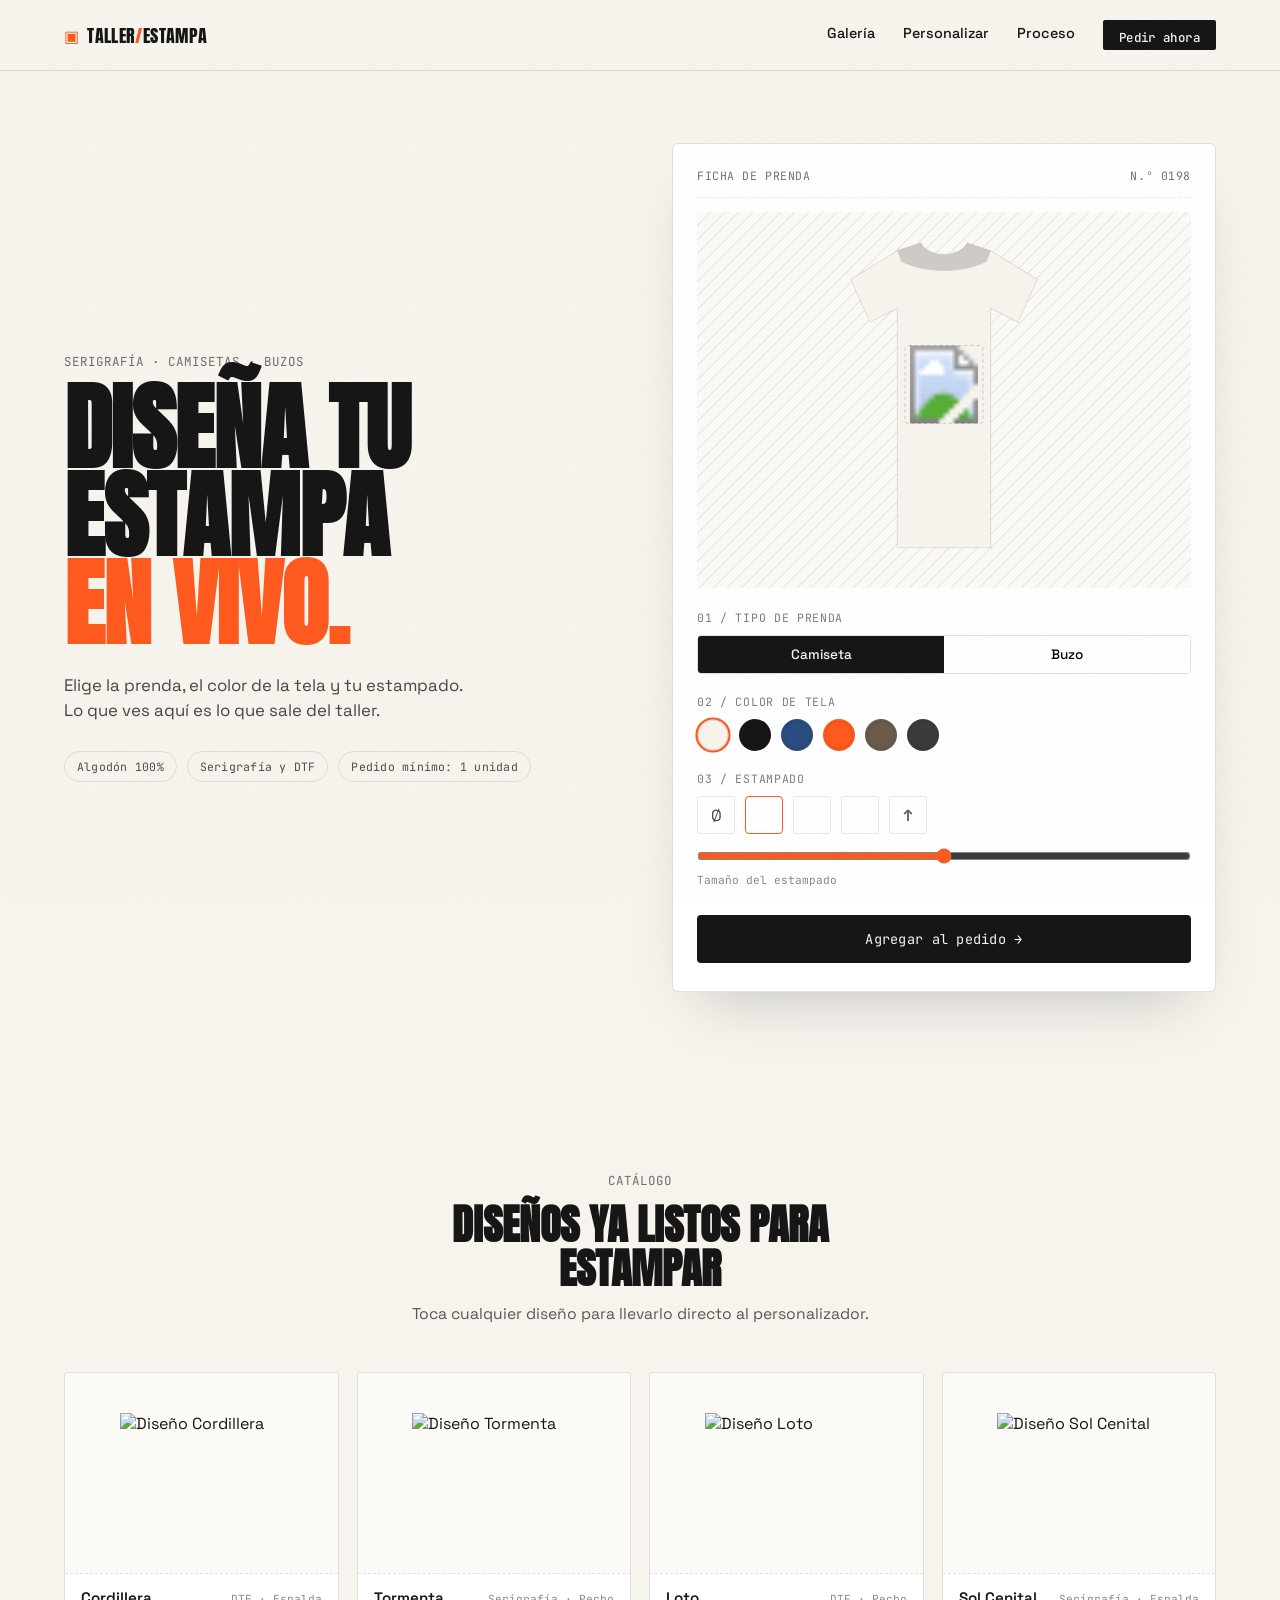
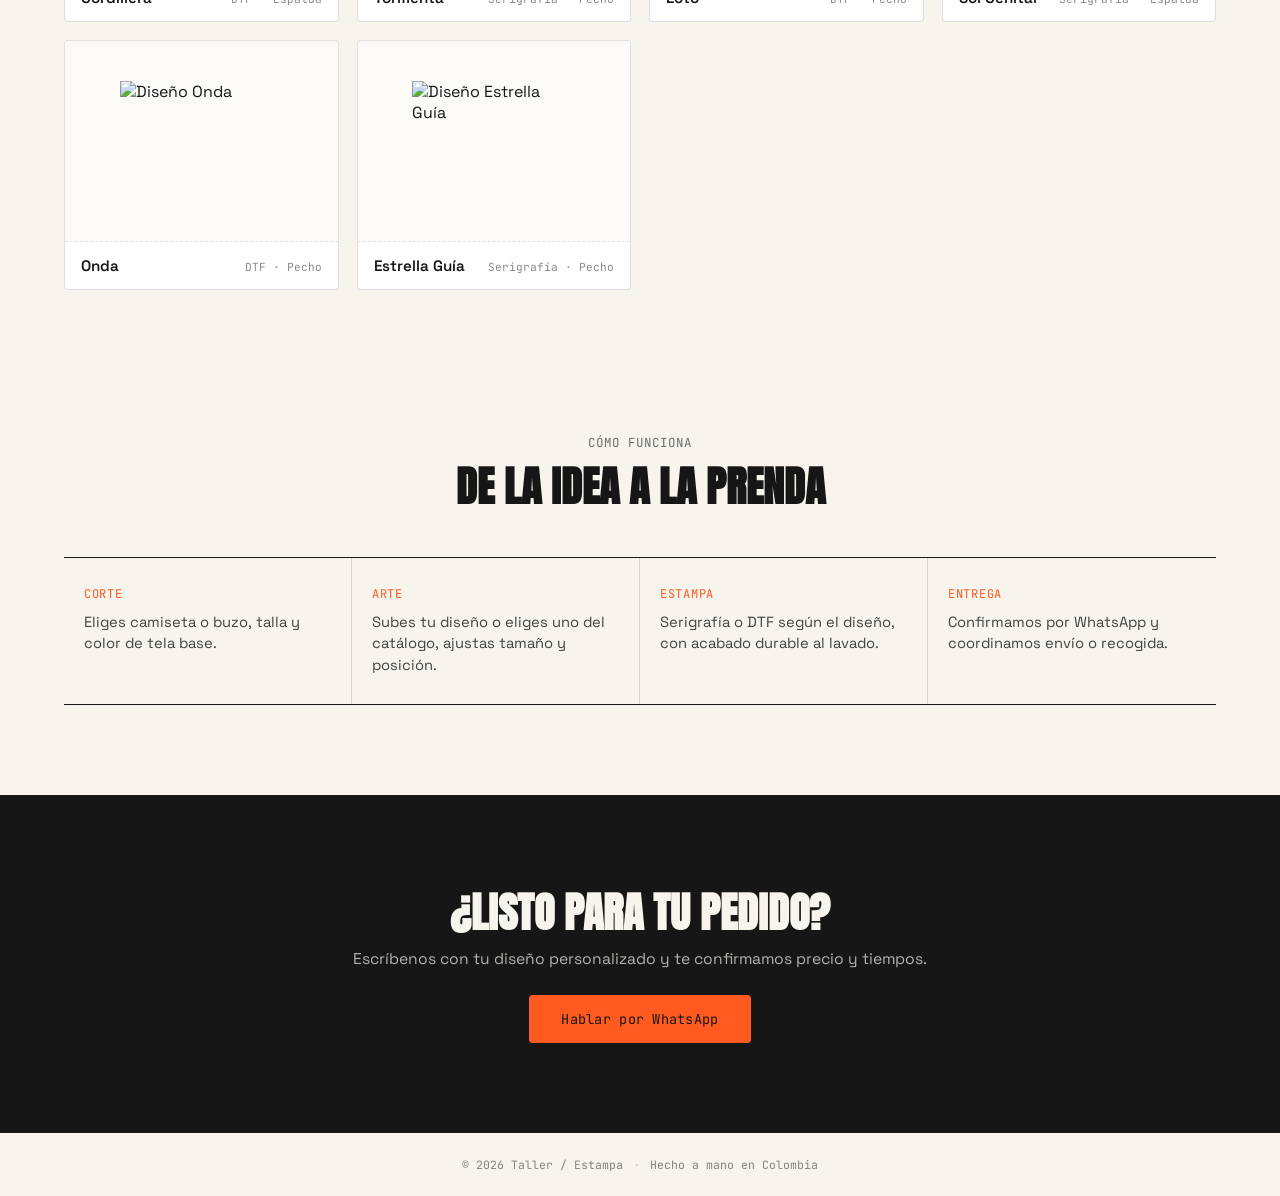
==== index.html @ 49eb9fa4 "Add files via upload" ====
<!DOCTYPE html>
<html lang="es">
<head>
<meta charset="UTF-8">
<meta name="viewport" content="width=device-width, initial-scale=1.0">
<title>Taller de Estampado — Camisetas y Buzos a tu medida</title>
<link rel="preconnect" href="https://fonts.googleapis.com">
<link href="https://fonts.googleapis.com/css2?family=Anton&family=Space+Grotesk:wght@400;500;700&family=JetBrains+Mono:wght@400;600&display=swap" rel="stylesheet">
<link rel="stylesheet" href="styles.css">
</head>
<body>

<div class="grain"></div>

<header class="topbar">
  <a href="#top" class="brand">
    <span class="brand-mark">▣</span>
    <span class="brand-text">TALLER<span class="brand-accent">/</span>ESTAMPA</span>
  </a>
  <nav class="nav">
    <a href="#galeria">Galería</a>
    <a href="#personalizar">Personalizar</a>
    <a href="#proceso">Proceso</a>
    <a href="#contacto" class="nav-cta">Pedir ahora</a>
  </nav>
</header>

<main id="top">

  <!-- HERO / PERSONALIZADOR -->
  <section class="hero" id="personalizar">
    <div class="hero-text">
      <p class="eyebrow">Serigrafía · Camisetas · Buzos</p>
      <h1 class="hero-title">Diseña tu<br>estampa<br><span class="hero-title-accent">en vivo.</span></h1>
      <p class="hero-sub">Elige la prenda, el color de la tela y tu estampado. Lo que ves aquí es lo que sale del taller.</p>
      <div class="hero-tags">
        <span class="tag-pill">Algodón 100%</span>
        <span class="tag-pill">Serigrafía y DTF</span>
        <span class="tag-pill">Pedido mínimo: 1 unidad</span>
      </div>
    </div>

    <div class="swatch-card" id="customizer">
      <div class="swatch-tag">
        <span class="swatch-tag-label">FICHA DE PRENDA</span>
        <span class="swatch-tag-id">N.° <span id="orderId">0427</span></span>
      </div>

      <div class="mockup-stage">
        <svg id="garmentSvg" viewBox="0 0 360 420" class="garment-svg">
          <!-- Camiseta -->
          <g id="garment-tshirt" class="garment-shape">
            <path class="garment-fill" d="M120 18 L150 8 C160 28 200 28 210 8 L240 18 L300 55 L275 110 L240 92 L240 400 L120 400 L120 92 L85 110 L60 55 Z"/>
            <path class="garment-shade" d="M120 18 L150 8 C160 28 200 28 210 8 L240 18 L235 32 C205 48 155 48 125 32 Z" opacity="0.18"/>
          </g>
          <!-- Buzo -->
          <g id="garment-hoodie" class="garment-shape" style="display:none">
            <path class="garment-fill" d="M115 25 C108 8 95 4 78 12 L40 35 L20 80 L55 100 L70 78 L70 400 L290 400 L290 78 L305 100 L340 80 L320 35 L282 12 C265 4 252 8 245 25 C225 42 135 42 115 25 Z"/>
            <path class="garment-shade" d="M115 25 C135 42 225 42 245 25 L240 45 C215 58 145 58 120 45 Z" opacity="0.18"/>
            <ellipse class="garment-shade" cx="180" cy="38" rx="34" ry="10" opacity="0.12"/>
          </g>
          <!-- Zona de estampado -->
          <image id="printImage" x="130" y="140" width="100" height="100" preserveAspectRatio="xMidYMid meet" opacity="0"/>
          <rect id="printZoneOutline" x="130" y="140" width="100" height="100" fill="none" stroke="#16161644" stroke-dasharray="4 4" rx="4"/>
        </svg>
      </div>

      <div class="controls">

        <div class="control-block">
          <label class="control-label">01 / Tipo de prenda</label>
          <div class="seg-control" id="garmentControl">
            <button class="seg-btn active" data-garment="tshirt">Camiseta</button>
            <button class="seg-btn" data-garment="hoodie">Buzo</button>
          </div>
        </div>

        <div class="control-block">
          <label class="control-label">02 / Color de tela</label>
          <div class="color-row" id="colorControl">
            <button class="color-dot active" style="--c:#F7F4EE" data-color="#F7F4EE" title="Crudo"></button>
            <button class="color-dot" style="--c:#161616" data-color="#161616" title="Negro"></button>
            <button class="color-dot" style="--c:#2B4C7E" data-color="#2B4C7E" title="Azul hilo"></button>
            <button class="color-dot" style="--c:#FF5A1F" data-color="#FF5A1F" title="Naranja"></button>
            <button class="color-dot" style="--c:#6B5B4D" data-color="#6B5B4D" title="Café"></button>
            <button class="color-dot" style="--c:#3B3B3B" data-color="#3B3B3B" title="Gris carbón"></button>
          </div>
        </div>

        <div class="control-block">
          <label class="control-label">03 / Estampado</label>
          <div class="print-row" id="printControl">
            <button class="print-thumb" data-print="" title="Sin estampado">
              <span>Ø</span>
            </button>
            <button class="print-thumb active" data-print="https://api.iconify.design/ph/mountains-fill.svg?color=%23161616" title="Montañas"></button>
            <button class="print-thumb" data-print="https://api.iconify.design/ph/lightning-fill.svg?color=%23161616" title="Rayo"></button>
            <button class="print-thumb" data-print="https://api.iconify.design/ph/flower-lotus-fill.svg?color=%23161616" title="Flor"></button>
            <label class="print-thumb print-upload" title="Subir tu diseño">
              <input type="file" id="printUpload" accept="image/*" hidden>
              <span>↑</span>
            </label>
          </div>
          <input type="range" id="printSize" min="40" max="160" value="100" class="size-slider">
          <span class="control-hint">Tamaño del estampado</span>
        </div>

        <button class="cta-button" id="addToOrder">Agregar al pedido →</button>
      </div>
    </div>
  </section>

  <!-- GALERIA -->
  <section class="gallery" id="galeria">
    <div class="section-head">
      <p class="eyebrow">Catálogo</p>
      <h2 class="section-title">Diseños ya listos para estampar</h2>
      <p class="section-sub">Toca cualquier diseño para llevarlo directo al personalizador.</p>
    </div>
    <div class="gallery-grid" id="galleryGrid">
      <!-- Las cards se generan con JS -->
    </div>
  </section>

  <!-- PROCESO -->
  <section class="process" id="proceso">
    <div class="section-head">
      <p class="eyebrow">Cómo funciona</p>
      <h2 class="section-title">De la idea a la prenda</h2>
    </div>
    <div class="process-strip">
      <div class="process-step">
        <span class="process-label">CORTE</span>
        <p>Eliges camiseta o buzo, talla y color de tela base.</p>
      </div>
      <div class="process-step">
        <span class="process-label">ARTE</span>
        <p>Subes tu diseño o eliges uno del catálogo, ajustas tamaño y posición.</p>
      </div>
      <div class="process-step">
        <span class="process-label">ESTAMPA</span>
        <p>Serigrafía o DTF según el diseño, con acabado durable al lavado.</p>
      </div>
      <div class="process-step">
        <span class="process-label">ENTREGA</span>
        <p>Confirmamos por WhatsApp y coordinamos envío o recogida.</p>
      </div>
    </div>
  </section>

  <!-- CONTACTO -->
  <section class="contact" id="contacto">
    <div class="contact-inner">
      <h2 class="section-title">¿Listo para tu pedido?</h2>
      <p class="section-sub">Escríbenos con tu diseño personalizado y te confirmamos precio y tiempos.</p>
      <a href="https://wa.me/573000000000" class="cta-button cta-button-light" target="_blank" rel="noopener">Hablar por WhatsApp</a>
    </div>
  </section>

</main>

<footer class="footer">
  <span>© <span id="year"></span> Taller / Estampa</span>
  <span class="footer-dot">·</span>
  <span>Hecho a mano en Colombia</span>
</footer>

<script src="script.js"></script>
</body>
</html>
---- styles.css ----
:root{
  --ink:#161616;
  --chalk:#F7F4EE;
  --orange:#FF5A1F;
  --thread-blue:#2B4C7E;
  --grey:#C9C5BD;
  --line:#16161622;
  --radius:2px;
}

*{margin:0;padding:0;box-sizing:border-box;}

html{scroll-behavior:smooth;}

body{
  background:var(--chalk);
  color:var(--ink);
  font-family:'Space Grotesk', sans-serif;
  -webkit-font-smoothing:antialiased;
  overflow-x:hidden;
}

@media (prefers-reduced-motion: reduce){
  html{scroll-behavior:auto;}
  *{animation-duration:0.001ms !important; transition-duration:0.001ms !important;}
}

.grain{
  position:fixed; inset:0; pointer-events:none; z-index:999;
  opacity:0.035; mix-blend-mode:multiply;
  background-image:url("data:image/svg+xml,%3Csvg xmlns='http://www.w3.org/2000/svg' width='160' height='160'%3E%3Cfilter id='n'%3E%3CfeTurbulence type='fractalNoise' baseFrequency='0.9' numOctaves='2' stitchTiles='stitch'/%3E%3C/filter%3E%3Crect width='100%25' height='100%25' filter='url(%23n)'/%3E%3C/svg%3E");
}

a{color:inherit; text-decoration:none;}
button{font-family:inherit; cursor:pointer; border:none; background:none;}

/* ===== TOPBAR ===== */
.topbar{
  position:sticky; top:0; z-index:50;
  display:flex; align-items:center; justify-content:space-between;
  padding:20px 5vw;
  background:var(--chalk);
  border-bottom:1px solid var(--line);
}
.brand{display:flex; align-items:center; gap:8px; font-family:'Anton', sans-serif; font-size:1.1rem; letter-spacing:0.02em;}
.brand-mark{font-size:1rem; color:var(--orange);}
.brand-accent{color:var(--orange);}
.nav{display:flex; align-items:center; gap:28px; font-size:0.9rem; font-weight:500;}
.nav a{position:relative; padding-bottom:4px;}
.nav a:not(.nav-cta)::after{
  content:''; position:absolute; left:0; bottom:0; width:0; height:1px; background:var(--ink);
  transition:width 0.25s ease;
}
.nav a:not(.nav-cta):hover::after{width:100%;}
.nav-cta{
  background:var(--ink); color:var(--chalk);
  padding:9px 16px; border-radius:var(--radius);
  font-family:'JetBrains Mono', monospace; font-size:0.78rem; letter-spacing:0.03em;
  transition:background 0.2s ease;
}
.nav-cta:hover{background:var(--orange);}

/* ===== HERO ===== */
.hero{
  display:grid; grid-template-columns:1fr 1fr; gap:5vw;
  align-items:center;
  padding:8vh 5vw 10vh;
  max-width:1400px; margin:0 auto;
}
.eyebrow{
  font-family:'JetBrains Mono', monospace; font-size:0.78rem; letter-spacing:0.08em; text-transform:uppercase;
  color:var(--ink); opacity:0.6; margin-bottom:14px;
}
.hero-title{
  font-family:'Anton', sans-serif;
  font-size:clamp(3.2rem, 8vw, 6rem);
  line-height:0.92;
  letter-spacing:-0.01em;
  text-transform:uppercase;
}
.hero-title-accent{color:var(--orange);}
.hero-sub{
  margin-top:24px; font-size:1.05rem; line-height:1.5; max-width:420px; opacity:0.78;
}
.hero-tags{display:flex; flex-wrap:wrap; gap:10px; margin-top:28px;}
.tag-pill{
  font-family:'JetBrains Mono', monospace; font-size:0.72rem; letter-spacing:0.02em;
  border:1px solid var(--line); padding:7px 12px; border-radius:20px; opacity:0.75;
}

/* ===== SWATCH CARD (personalizador) ===== */
.swatch-card{
  background:#fff;
  border:1px solid var(--line);
  border-radius:6px;
  padding:24px 24px 28px;
  position:relative;
  box-shadow:0 30px 60px -30px rgba(22,22,22,0.25);
}
.swatch-tag{
  display:flex; justify-content:space-between; align-items:center;
  border-bottom:1px dashed var(--line);
  padding-bottom:14px; margin-bottom:14px;
  font-family:'JetBrains Mono', monospace; font-size:0.72rem; letter-spacing:0.05em;
  opacity:0.6;
}
.mockup-stage{
  display:flex; justify-content:center; align-items:center;
  background:
    linear-gradient(135deg, transparent 49%, var(--line) 49%, var(--line) 51%, transparent 51%) 0 0/14px 14px;
  background-color:#FBFAF7;
  border-radius:4px;
  padding:18px 0;
  margin-bottom:22px;
}
.garment-svg{ width:100%; max-width:280px; height:340px; transition:transform 0.4s ease;}
.garment-fill{ fill:#F7F4EE; transition:fill 0.35s ease; stroke:#16161618; stroke-width:1.5;}
.garment-shade{ fill:#161616; pointer-events:none;}

.control-block{ margin-bottom:20px;}
.control-label{
  display:block; font-family:'JetBrains Mono', monospace; font-size:0.72rem;
  letter-spacing:0.06em; text-transform:uppercase; opacity:0.55; margin-bottom:10px;
}
.control-hint{ display:block; font-size:0.7rem; opacity:0.5; margin-top:4px; font-family:'JetBrains Mono', monospace;}

.seg-control{ display:flex; border:1px solid var(--line); border-radius:4px; overflow:hidden;}
.seg-btn{
  flex:1; padding:10px 0; font-size:0.85rem; font-weight:500; background:#fff;
  transition:background 0.2s ease, color 0.2s ease;
}
.seg-btn.active{ background:var(--ink); color:var(--chalk);}

.color-row{ display:flex; gap:10px; flex-wrap:wrap;}
.color-dot{
  width:32px; height:32px; border-radius:50%;
  background:var(--c);
  border:2px solid transparent;
  box-shadow:inset 0 0 0 1px var(--line);
  transition:transform 0.15s ease, border-color 0.15s ease;
}
.color-dot:hover{ transform:scale(1.08);}
.color-dot.active{ border-color:var(--orange); transform:scale(1.1);}

.print-row{ display:flex; gap:10px; flex-wrap:wrap; margin-bottom:10px;}
.print-thumb{
  width:38px; height:38px; border:1px solid var(--line); border-radius:4px;
  display:flex; align-items:center; justify-content:center; font-size:1rem; opacity:0.7;
  background:#fff; transition:border-color 0.15s ease, opacity 0.15s ease;
}
.print-thumb:hover{ opacity:1;}
.print-thumb.active{ border-color:var(--orange); opacity:1;}
.print-upload{ cursor:pointer; font-weight:600;}
.size-slider{ width:100%; accent-color:var(--orange); margin-top:4px;}

.cta-button{
  display:inline-flex; align-items:center; justify-content:center; gap:8px;
  width:100%; margin-top:8px;
  background:var(--ink); color:var(--chalk);
  font-family:'JetBrains Mono', monospace; font-size:0.85rem; letter-spacing:0.02em;
  padding:15px 0; border-radius:4px;
  transition:background 0.2s ease, transform 0.15s ease;
}
.cta-button:hover{ background:var(--orange);}
.cta-button:active{ transform:scale(0.98);}
.cta-button-light{ width:auto; padding:15px 32px;}

/* ===== SECTION HEADS ===== */
.section-head{ max-width:600px; margin:0 auto 48px; text-align:center; padding:0 5vw;}
.section-title{
  font-family:'Anton', sans-serif; font-size:clamp(1.8rem, 4vw, 2.6rem);
  text-transform:uppercase; line-height:1.05; margin-top:6px;
}
.section-sub{ margin-top:14px; opacity:0.7; font-size:0.98rem;}

/* ===== GALLERY ===== */
.gallery{ padding:10vh 5vw; max-width:1400px; margin:0 auto;}
.gallery-grid{
  display:grid; grid-template-columns:repeat(auto-fill, minmax(240px,1fr)); gap:18px;
}
.design-card{
  background:#fff; border:1px solid var(--line); border-radius:4px; overflow:hidden;
  cursor:pointer; transition:transform 0.2s ease, box-shadow 0.2s ease;
}
.design-card:hover{ transform:translateY(-4px); box-shadow:0 20px 40px -24px rgba(22,22,22,0.3);}
.design-card-art{
  height:200px; display:flex; align-items:center; justify-content:center;
  background:#FBFAF7; position:relative;
}
.design-card-art img{ width:60%; height:60%; object-fit:contain;}
.design-card-info{ padding:14px 16px; border-top:1px dashed var(--line); display:flex; justify-content:space-between; align-items:baseline;}
.design-card-name{ font-weight:600; font-size:0.95rem;}
.design-card-tag{ font-family:'JetBrains Mono', monospace; font-size:0.7rem; opacity:0.5;}

/* ===== PROCESS ===== */
.process{ padding:6vh 5vw 10vh; max-width:1400px; margin:0 auto;}
.process-strip{
  display:grid; grid-template-columns:repeat(4,1fr); gap:0;
  border-top:1px solid var(--ink); border-bottom:1px solid var(--ink);
}
.process-step{
  padding:28px 20px; border-right:1px solid var(--line);
}
.process-step:last-child{ border-right:none;}
.process-label{
  font-family:'JetBrains Mono', monospace; font-size:0.75rem; letter-spacing:0.06em;
  color:var(--orange); display:block; margin-bottom:10px;
}
.process-step p{ font-size:0.92rem; line-height:1.45; opacity:0.8;}

/* ===== CONTACT ===== */
.contact{ background:var(--ink); color:var(--chalk); padding:10vh 5vw; text-align:center;}
.contact .section-title{ color:var(--chalk);}
.contact-inner{ max-width:600px; margin:0 auto; display:flex; flex-direction:column; align-items:center;}
.contact .section-sub{ color:var(--chalk); opacity:0.7;}
.contact .cta-button-light{ margin-top:26px; background:var(--orange); color:var(--ink);}
.contact .cta-button-light:hover{ background:var(--chalk);}

/* ===== FOOTER ===== */
.footer{
  display:flex; justify-content:center; gap:10px; align-items:center;
  padding:24px; font-family:'JetBrains Mono', monospace; font-size:0.72rem; opacity:0.5;
}
.footer-dot{ opacity:0.5;}

/* ===== RESPONSIVE ===== */
@media (max-width:900px){
  .hero{ grid-template-columns:1fr; padding-top:4vh;}
  .process-strip{ grid-template-columns:1fr; border-left:1px solid var(--ink); border-right:1px solid var(--ink);}
  .process-step{ border-right:none; border-bottom:1px solid var(--line);}
  .process-step:last-child{ border-bottom:none;}
}

/* Focus visibility */
a:focus-visible, button:focus-visible, input:focus-visible{
  outline:2px solid var(--orange); outline-offset:2px;
}
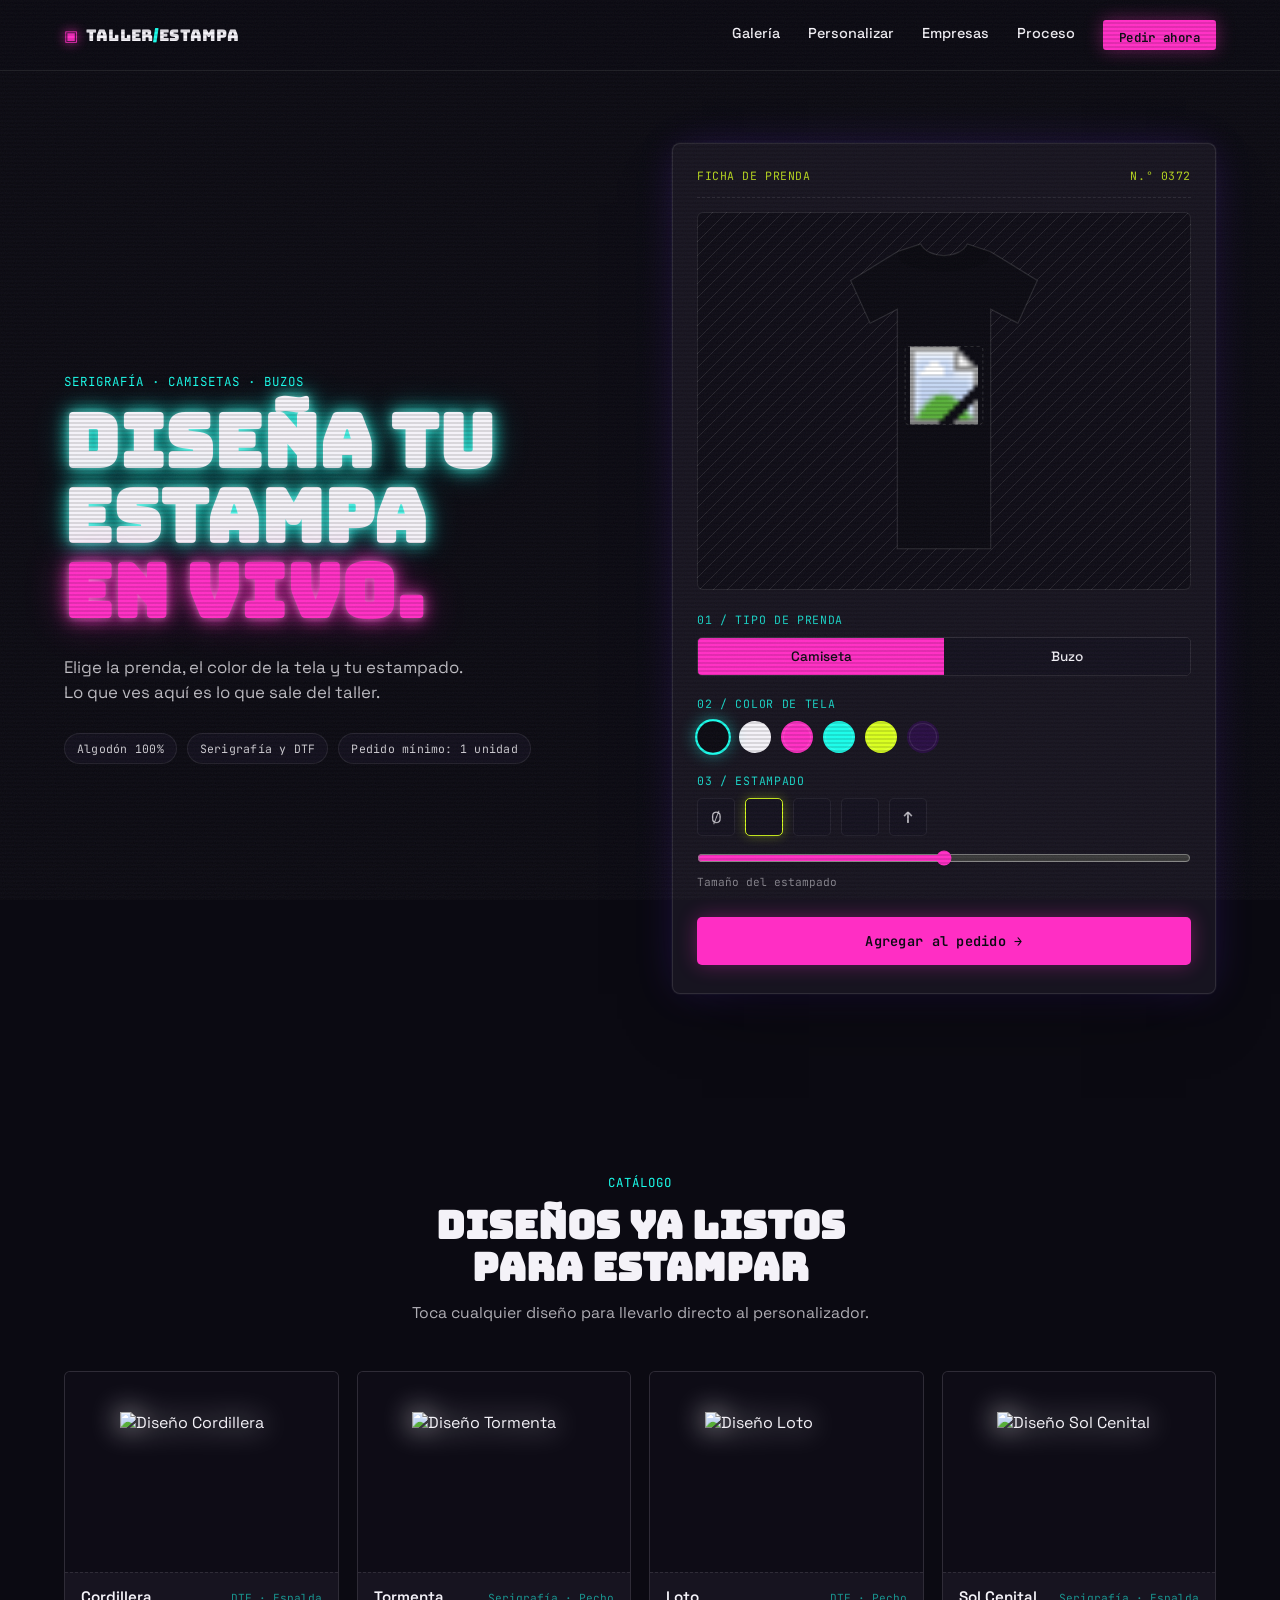
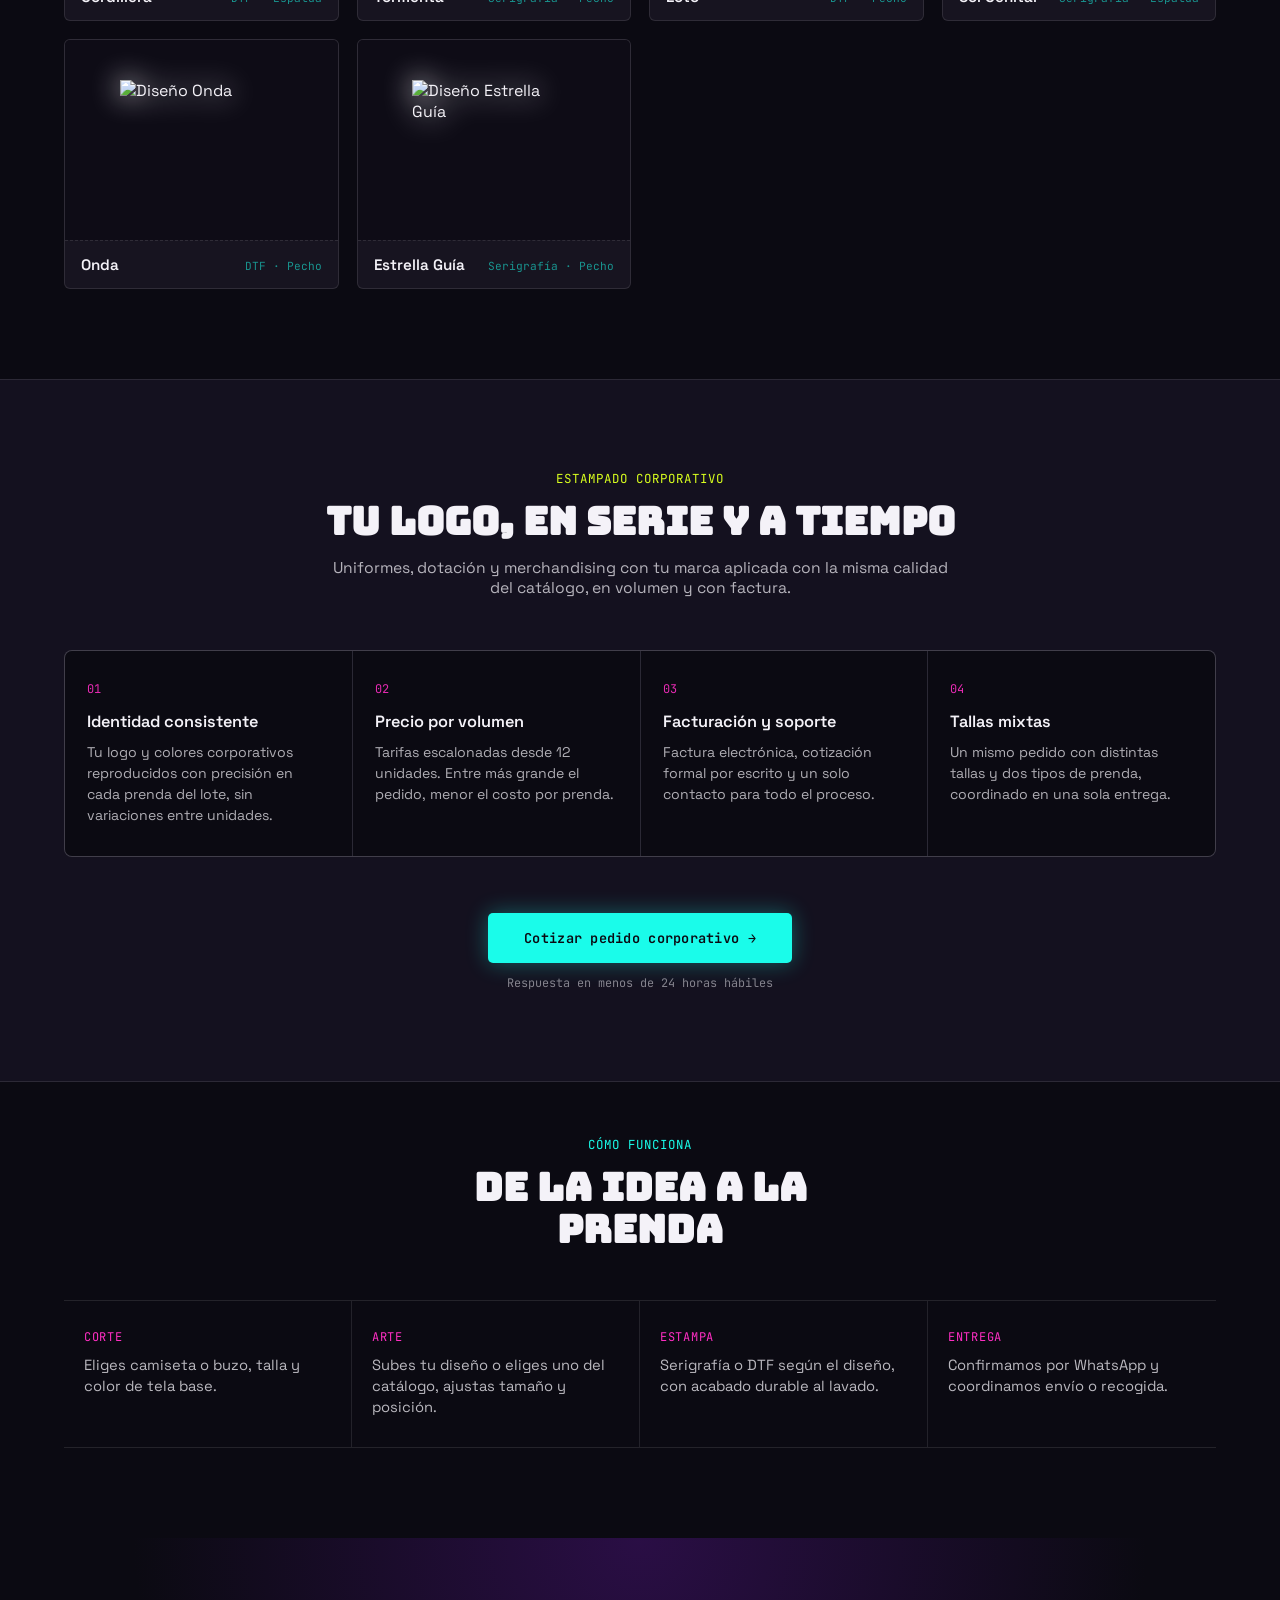
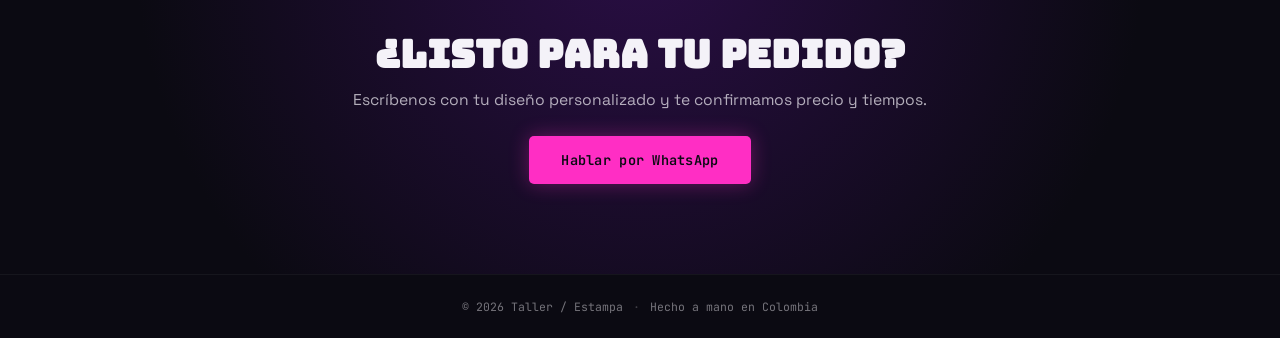
==== commit 2f824b35: "Add files via upload" ====
--- a/index.html
+++ b/index.html
@@ -5,12 +5,13 @@
 <meta name="viewport" content="width=device-width, initial-scale=1.0">
 <title>Taller de Estampado — Camisetas y Buzos a tu medida</title>
 <link rel="preconnect" href="https://fonts.googleapis.com">
-<link href="https://fonts.googleapis.com/css2?family=Anton&family=Space+Grotesk:wght@400;500;700&family=JetBrains+Mono:wght@400;600&display=swap" rel="stylesheet">
+<link href="https://fonts.googleapis.com/css2?family=Bungee&family=Space+Grotesk:wght@400;500;700&family=JetBrains+Mono:wght@400;600&display=swap" rel="stylesheet">
 <link rel="stylesheet" href="styles.css">
 </head>
 <body>
 
 <div class="grain"></div>
+<div class="scanlines"></div>
 
 <header class="topbar">
   <a href="#top" class="brand">
@@ -20,6 +21,7 @@
   <nav class="nav">
     <a href="#galeria">Galería</a>
     <a href="#personalizar">Personalizar</a>
+    <a href="#empresas">Empresas</a>
     <a href="#proceso">Proceso</a>
     <a href="#contacto" class="nav-cta">Pedir ahora</a>
   </nav>
@@ -31,7 +33,11 @@
   <section class="hero" id="personalizar">
     <div class="hero-text">
       <p class="eyebrow">Serigrafía · Camisetas · Buzos</p>
-      <h1 class="hero-title">Diseña tu<br>estampa<br><span class="hero-title-accent">en vivo.</span></h1>
+      <h1 class="hero-title">
+        <span class="spray-line">Diseña tu</span>
+        <span class="spray-line">estampa</span>
+        <span class="spray-line hero-title-accent">en vivo.</span>
+      </h1>
       <p class="hero-sub">Elige la prenda, el color de la tela y tu estampado. Lo que ves aquí es lo que sale del taller.</p>
       <div class="hero-tags">
         <span class="tag-pill">Algodón 100%</span>
@@ -61,7 +67,7 @@
           </g>
           <!-- Zona de estampado -->
           <image id="printImage" x="130" y="140" width="100" height="100" preserveAspectRatio="xMidYMid meet" opacity="0"/>
-          <rect id="printZoneOutline" x="130" y="140" width="100" height="100" fill="none" stroke="#16161644" stroke-dasharray="4 4" rx="4"/>
+          <rect id="printZoneOutline" x="130" y="140" width="100" height="100" fill="none" stroke="#ffffff33" stroke-dasharray="4 4" rx="4"/>
         </svg>
       </div>
 
@@ -78,12 +84,12 @@
         <div class="control-block">
           <label class="control-label">02 / Color de tela</label>
           <div class="color-row" id="colorControl">
-            <button class="color-dot active" style="--c:#F7F4EE" data-color="#F7F4EE" title="Crudo"></button>
-            <button class="color-dot" style="--c:#161616" data-color="#161616" title="Negro"></button>
-            <button class="color-dot" style="--c:#2B4C7E" data-color="#2B4C7E" title="Azul hilo"></button>
-            <button class="color-dot" style="--c:#FF5A1F" data-color="#FF5A1F" title="Naranja"></button>
-            <button class="color-dot" style="--c:#6B5B4D" data-color="#6B5B4D" title="Café"></button>
-            <button class="color-dot" style="--c:#3B3B3B" data-color="#3B3B3B" title="Gris carbón"></button>
+            <button class="color-dot active" style="--c:#0B0A12" data-color="#0B0A12" title="Negro asfalto"></button>
+            <button class="color-dot" style="--c:#F4F2F8" data-color="#F4F2F8" title="Blanco"></button>
+            <button class="color-dot" style="--c:#FF2EC4" data-color="#FF2EC4" title="Magenta neón"></button>
+            <button class="color-dot" style="--c:#1AFCEA" data-color="#1AFCEA" title="Cian eléctrico"></button>
+            <button class="color-dot" style="--c:#D9FF1E" data-color="#D9FF1E" title="Amarillo ácido"></button>
+            <button class="color-dot" style="--c:#2A0E45" data-color="#2A0E45" title="Violeta profundo"></button>
           </div>
         </div>
 
@@ -93,9 +99,9 @@
             <button class="print-thumb" data-print="" title="Sin estampado">
               <span>Ø</span>
             </button>
-            <button class="print-thumb active" data-print="https://api.iconify.design/ph/mountains-fill.svg?color=%23161616" title="Montañas"></button>
-            <button class="print-thumb" data-print="https://api.iconify.design/ph/lightning-fill.svg?color=%23161616" title="Rayo"></button>
-            <button class="print-thumb" data-print="https://api.iconify.design/ph/flower-lotus-fill.svg?color=%23161616" title="Flor"></button>
+            <button class="print-thumb active" data-print="https://api.iconify.design/ph/mountains-fill.svg?color=%23FF2EC4" title="Montañas"></button>
+            <button class="print-thumb" data-print="https://api.iconify.design/ph/lightning-fill.svg?color=%231AFCEA" title="Rayo"></button>
+            <button class="print-thumb" data-print="https://api.iconify.design/ph/flower-lotus-fill.svg?color=%23D9FF1E" title="Flor"></button>
             <label class="print-thumb print-upload" title="Subir tu diseño">
               <input type="file" id="printUpload" accept="image/*" hidden>
               <span>↑</span>
@@ -122,6 +128,45 @@
     </div>
   </section>
 
+  <!-- EMPRESAS / CORPORATIVO -->
+  <section class="corp" id="empresas">
+    <div class="corp-inner">
+      <div class="corp-head">
+        <p class="eyebrow eyebrow-corp">Estampado corporativo</p>
+        <h2 class="section-title corp-title">Tu logo, en serie y a tiempo</h2>
+        <p class="section-sub corp-sub">Uniformes, dotación y merchandising con tu marca aplicada con la misma calidad del catálogo, en volumen y con factura.</p>
+      </div>
+
+      <div class="corp-grid">
+        <div class="corp-card">
+          <span class="corp-num">01</span>
+          <h3>Identidad consistente</h3>
+          <p>Tu logo y colores corporativos reproducidos con precisión en cada prenda del lote, sin variaciones entre unidades.</p>
+        </div>
+        <div class="corp-card">
+          <span class="corp-num">02</span>
+          <h3>Precio por volumen</h3>
+          <p>Tarifas escalonadas desde 12 unidades. Entre más grande el pedido, menor el costo por prenda.</p>
+        </div>
+        <div class="corp-card">
+          <span class="corp-num">03</span>
+          <h3>Facturación y soporte</h3>
+          <p>Factura electrónica, cotización formal por escrito y un solo contacto para todo el proceso.</p>
+        </div>
+        <div class="corp-card">
+          <span class="corp-num">04</span>
+          <h3>Tallas mixtas</h3>
+          <p>Un mismo pedido con distintas tallas y dos tipos de prenda, coordinado en una sola entrega.</p>
+        </div>
+      </div>
+
+      <div class="corp-cta-row">
+        <a href="https://wa.me/573000000000?text=Hola%2C%20quiero%20cotizar%20un%20pedido%20corporativo%20con%20mi%20logo." class="cta-button cta-button-corp" target="_blank" rel="noopener">Cotizar pedido corporativo →</a>
+        <span class="corp-cta-hint">Respuesta en menos de 24 horas hábiles</span>
+      </div>
+    </div>
+  </section>
+
   <!-- PROCESO -->
   <section class="process" id="proceso">
     <div class="section-head">
--- a/styles.css
+++ b/styles.css
@@ -1,11 +1,14 @@
 :root{
-  --ink:#161616;
-  --chalk:#F7F4EE;
-  --orange:#FF5A1F;
-  --thread-blue:#2B4C7E;
-  --grey:#C9C5BD;
-  --line:#16161622;
-  --radius:2px;
+  --bg:#0B0A12;
+  --bg-soft:#14111F;
+  --paper:#171420;
+  --ink:#F4F2F8;
+  --magenta:#FF2EC4;
+  --cyan:#1AFCEA;
+  --acid:#D9FF1E;
+  --violet:#6A2EFF;
+  --line:#ffffff1a;
+  --radius:3px;
 }
 
 *{margin:0;padding:0;box-sizing:border-box;}
@@ -13,7 +16,7 @@
 html{scroll-behavior:smooth;}
 
 body{
-  background:var(--chalk);
+  background:var(--bg);
   color:var(--ink);
   font-family:'Space Grotesk', sans-serif;
   -webkit-font-smoothing:antialiased;
@@ -26,9 +29,14 @@
 }
 
 .grain{
-  position:fixed; inset:0; pointer-events:none; z-index:999;
-  opacity:0.035; mix-blend-mode:multiply;
+  position:fixed; inset:0; pointer-events:none; z-index:998;
+  opacity:0.05; mix-blend-mode:screen;
   background-image:url("data:image/svg+xml,%3Csvg xmlns='http://www.w3.org/2000/svg' width='160' height='160'%3E%3Cfilter id='n'%3E%3CfeTurbulence type='fractalNoise' baseFrequency='0.9' numOctaves='2' stitchTiles='stitch'/%3E%3C/filter%3E%3Crect width='100%25' height='100%25' filter='url(%23n)'/%3E%3C/svg%3E");
+}
+.scanlines{
+  position:fixed; inset:0; pointer-events:none; z-index:997;
+  opacity:0.35;
+  background:repeating-linear-gradient(to bottom, transparent 0 2px, #00000055 2px 4px);
 }
 
 a{color:inherit; text-decoration:none;}
@@ -39,26 +47,29 @@
   position:sticky; top:0; z-index:50;
   display:flex; align-items:center; justify-content:space-between;
   padding:20px 5vw;
-  background:var(--chalk);
+  background:rgba(11,10,18,0.85);
+  backdrop-filter:blur(6px);
   border-bottom:1px solid var(--line);
 }
-.brand{display:flex; align-items:center; gap:8px; font-family:'Anton', sans-serif; font-size:1.1rem; letter-spacing:0.02em;}
-.brand-mark{font-size:1rem; color:var(--orange);}
-.brand-accent{color:var(--orange);}
+.brand{display:flex; align-items:center; gap:8px; font-family:'Bungee', sans-serif; font-size:1rem; letter-spacing:0.01em; text-transform:uppercase;}
+.brand-mark{font-size:0.95rem; color:var(--magenta); text-shadow:0 0 12px var(--magenta);}
+.brand-accent{color:var(--cyan);}
 .nav{display:flex; align-items:center; gap:28px; font-size:0.9rem; font-weight:500;}
 .nav a{position:relative; padding-bottom:4px;}
 .nav a:not(.nav-cta)::after{
-  content:''; position:absolute; left:0; bottom:0; width:0; height:1px; background:var(--ink);
+  content:''; position:absolute; left:0; bottom:0; width:0; height:1px; background:var(--cyan);
+  box-shadow:0 0 6px var(--cyan);
   transition:width 0.25s ease;
 }
 .nav a:not(.nav-cta):hover::after{width:100%;}
 .nav-cta{
-  background:var(--ink); color:var(--chalk);
+  background:var(--magenta); color:#0B0A12;
   padding:9px 16px; border-radius:var(--radius);
-  font-family:'JetBrains Mono', monospace; font-size:0.78rem; letter-spacing:0.03em;
-  transition:background 0.2s ease;
-}
-.nav-cta:hover{background:var(--orange);}
+  font-family:'JetBrains Mono', monospace; font-size:0.78rem; letter-spacing:0.03em; font-weight:600;
+  box-shadow:0 0 18px #FF2EC466;
+  transition:background 0.2s ease, box-shadow 0.2s ease;
+}
+.nav-cta:hover{background:var(--acid); box-shadow:0 0 22px #D9FF1E88;}
 
 /* ===== HERO ===== */
 .hero{
@@ -66,70 +77,90 @@
   align-items:center;
   padding:8vh 5vw 10vh;
   max-width:1400px; margin:0 auto;
+  position:relative;
 }
 .eyebrow{
   font-family:'JetBrains Mono', monospace; font-size:0.78rem; letter-spacing:0.08em; text-transform:uppercase;
-  color:var(--ink); opacity:0.6; margin-bottom:14px;
+  color:var(--cyan); margin-bottom:14px;
 }
 .hero-title{
-  font-family:'Anton', sans-serif;
-  font-size:clamp(3.2rem, 8vw, 6rem);
-  line-height:0.92;
-  letter-spacing:-0.01em;
+  font-family:'Bungee', sans-serif;
+  font-size:clamp(2.6rem, 6.6vw, 4.6rem);
+  line-height:1.02;
+  letter-spacing:0.01em;
   text-transform:uppercase;
 }
-.hero-title-accent{color:var(--orange);}
+.spray-line{
+  display:block;
+  color:var(--ink);
+  text-shadow:
+    0 0 6px #ffffff55,
+    0 0 18px var(--cyan),
+    0 0 36px #1AFCEA44;
+}
+.hero-title-accent{
+  color:var(--magenta) !important;
+  text-shadow:
+    0 0 6px #ffffff55,
+    0 0 18px var(--magenta),
+    0 0 40px #FF2EC466;
+}
 .hero-sub{
-  margin-top:24px; font-size:1.05rem; line-height:1.5; max-width:420px; opacity:0.78;
+  margin-top:26px; font-size:1.05rem; line-height:1.5; max-width:420px; opacity:0.78;
 }
 .hero-tags{display:flex; flex-wrap:wrap; gap:10px; margin-top:28px;}
 .tag-pill{
   font-family:'JetBrains Mono', monospace; font-size:0.72rem; letter-spacing:0.02em;
-  border:1px solid var(--line); padding:7px 12px; border-radius:20px; opacity:0.75;
+  border:1px solid var(--line); padding:7px 12px; border-radius:20px; opacity:0.85;
+  background:var(--bg-soft);
 }
 
 /* ===== SWATCH CARD (personalizador) ===== */
 .swatch-card{
-  background:#fff;
+  background:var(--paper);
   border:1px solid var(--line);
-  border-radius:6px;
+  border-radius:8px;
   padding:24px 24px 28px;
   position:relative;
-  box-shadow:0 30px 60px -30px rgba(22,22,22,0.25);
+  box-shadow:
+    0 30px 70px -30px rgba(0,0,0,0.7),
+    0 0 0 1px #ffffff08,
+    0 0 40px -10px #6A2EFF55;
 }
 .swatch-tag{
   display:flex; justify-content:space-between; align-items:center;
   border-bottom:1px dashed var(--line);
   padding-bottom:14px; margin-bottom:14px;
   font-family:'JetBrains Mono', monospace; font-size:0.72rem; letter-spacing:0.05em;
-  opacity:0.6;
+  color:var(--acid); opacity:0.85;
 }
 .mockup-stage{
   display:flex; justify-content:center; align-items:center;
   background:
     linear-gradient(135deg, transparent 49%, var(--line) 49%, var(--line) 51%, transparent 51%) 0 0/14px 14px;
-  background-color:#FBFAF7;
-  border-radius:4px;
+  background-color:#0E0C16;
+  border-radius:6px;
   padding:18px 0;
   margin-bottom:22px;
+  border:1px solid var(--line);
 }
 .garment-svg{ width:100%; max-width:280px; height:340px; transition:transform 0.4s ease;}
-.garment-fill{ fill:#F7F4EE; transition:fill 0.35s ease; stroke:#16161618; stroke-width:1.5;}
-.garment-shade{ fill:#161616; pointer-events:none;}
+.garment-fill{ fill:#0B0A12; transition:fill 0.35s ease; stroke:#ffffff22; stroke-width:1.5;}
+.garment-shade{ fill:#000000; pointer-events:none;}
 
 .control-block{ margin-bottom:20px;}
 .control-label{
   display:block; font-family:'JetBrains Mono', monospace; font-size:0.72rem;
-  letter-spacing:0.06em; text-transform:uppercase; opacity:0.55; margin-bottom:10px;
+  letter-spacing:0.06em; text-transform:uppercase; color:var(--cyan); opacity:0.85; margin-bottom:10px;
 }
 .control-hint{ display:block; font-size:0.7rem; opacity:0.5; margin-top:4px; font-family:'JetBrains Mono', monospace;}
 
-.seg-control{ display:flex; border:1px solid var(--line); border-radius:4px; overflow:hidden;}
+.seg-control{ display:flex; border:1px solid var(--line); border-radius:5px; overflow:hidden;}
 .seg-btn{
-  flex:1; padding:10px 0; font-size:0.85rem; font-weight:500; background:#fff;
-  transition:background 0.2s ease, color 0.2s ease;
-}
-.seg-btn.active{ background:var(--ink); color:var(--chalk);}
+  flex:1; padding:10px 0; font-size:0.85rem; font-weight:500; background:var(--bg-soft); color:var(--ink);
+  transition:background 0.2s ease, color 0.2s ease, box-shadow 0.2s ease;
+}
+.seg-btn.active{ background:var(--magenta); color:#0B0A12; box-shadow:0 0 16px #FF2EC455;}
 
 .color-row{ display:flex; gap:10px; flex-wrap:wrap;}
 .color-dot{
@@ -137,39 +168,40 @@
   background:var(--c);
   border:2px solid transparent;
   box-shadow:inset 0 0 0 1px var(--line);
-  transition:transform 0.15s ease, border-color 0.15s ease;
-}
-.color-dot:hover{ transform:scale(1.08);}
-.color-dot.active{ border-color:var(--orange); transform:scale(1.1);}
+  transition:transform 0.15s ease, border-color 0.15s ease, box-shadow 0.15s ease;
+}
+.color-dot:hover{ transform:scale(1.1);}
+.color-dot.active{ border-color:var(--cyan); transform:scale(1.12); box-shadow:0 0 14px #1AFCEA77;}
 
 .print-row{ display:flex; gap:10px; flex-wrap:wrap; margin-bottom:10px;}
 .print-thumb{
-  width:38px; height:38px; border:1px solid var(--line); border-radius:4px;
-  display:flex; align-items:center; justify-content:center; font-size:1rem; opacity:0.7;
-  background:#fff; transition:border-color 0.15s ease, opacity 0.15s ease;
+  width:38px; height:38px; border:1px solid var(--line); border-radius:5px;
+  display:flex; align-items:center; justify-content:center; font-size:1rem; opacity:0.75; color:var(--ink);
+  background:var(--bg-soft); transition:border-color 0.15s ease, opacity 0.15s ease, box-shadow 0.15s ease;
 }
 .print-thumb:hover{ opacity:1;}
-.print-thumb.active{ border-color:var(--orange); opacity:1;}
+.print-thumb.active{ border-color:var(--acid); opacity:1; box-shadow:0 0 12px #D9FF1E55;}
 .print-upload{ cursor:pointer; font-weight:600;}
-.size-slider{ width:100%; accent-color:var(--orange); margin-top:4px;}
+.size-slider{ width:100%; accent-color:var(--magenta); margin-top:4px;}
 
 .cta-button{
   display:inline-flex; align-items:center; justify-content:center; gap:8px;
   width:100%; margin-top:8px;
-  background:var(--ink); color:var(--chalk);
-  font-family:'JetBrains Mono', monospace; font-size:0.85rem; letter-spacing:0.02em;
-  padding:15px 0; border-radius:4px;
-  transition:background 0.2s ease, transform 0.15s ease;
-}
-.cta-button:hover{ background:var(--orange);}
+  background:var(--magenta); color:#0B0A12;
+  font-family:'JetBrains Mono', monospace; font-size:0.85rem; letter-spacing:0.02em; font-weight:600;
+  padding:15px 0; border-radius:5px;
+  box-shadow:0 0 20px #FF2EC455;
+  transition:background 0.2s ease, transform 0.15s ease, box-shadow 0.2s ease;
+}
+.cta-button:hover{ background:var(--acid); box-shadow:0 0 26px #D9FF1E77;}
 .cta-button:active{ transform:scale(0.98);}
 .cta-button-light{ width:auto; padding:15px 32px;}
 
 /* ===== SECTION HEADS ===== */
 .section-head{ max-width:600px; margin:0 auto 48px; text-align:center; padding:0 5vw;}
 .section-title{
-  font-family:'Anton', sans-serif; font-size:clamp(1.8rem, 4vw, 2.6rem);
-  text-transform:uppercase; line-height:1.05; margin-top:6px;
+  font-family:'Bungee', sans-serif; font-size:clamp(1.6rem, 3.6vw, 2.4rem);
+  text-transform:uppercase; line-height:1.1; margin-top:6px;
 }
 .section-sub{ margin-top:14px; opacity:0.7; font-size:0.98rem;}
 
@@ -179,24 +211,64 @@
   display:grid; grid-template-columns:repeat(auto-fill, minmax(240px,1fr)); gap:18px;
 }
 .design-card{
-  background:#fff; border:1px solid var(--line); border-radius:4px; overflow:hidden;
-  cursor:pointer; transition:transform 0.2s ease, box-shadow 0.2s ease;
-}
-.design-card:hover{ transform:translateY(-4px); box-shadow:0 20px 40px -24px rgba(22,22,22,0.3);}
+  background:var(--paper); border:1px solid var(--line); border-radius:6px; overflow:hidden;
+  cursor:pointer; transition:transform 0.2s ease, box-shadow 0.2s ease, border-color 0.2s ease;
+}
+.design-card:hover{ transform:translateY(-4px); box-shadow:0 20px 50px -24px #6A2EFF66; border-color:#ffffff33;}
 .design-card-art{
   height:200px; display:flex; align-items:center; justify-content:center;
-  background:#FBFAF7; position:relative;
-}
-.design-card-art img{ width:60%; height:60%; object-fit:contain;}
+  background:#0E0C16; position:relative;
+}
+.design-card-art img{ width:60%; height:60%; object-fit:contain; filter:drop-shadow(0 0 14px currentColor);}
 .design-card-info{ padding:14px 16px; border-top:1px dashed var(--line); display:flex; justify-content:space-between; align-items:baseline;}
 .design-card-name{ font-weight:600; font-size:0.95rem;}
-.design-card-tag{ font-family:'JetBrains Mono', monospace; font-size:0.7rem; opacity:0.5;}
+.design-card-tag{ font-family:'JetBrains Mono', monospace; font-size:0.7rem; opacity:0.55; color:var(--cyan);}
+
+/* ===== CORPORATIVO ===== */
+.corp{
+  background:var(--bg-soft);
+  border-top:1px solid var(--line);
+  border-bottom:1px solid var(--line);
+  padding:10vh 5vw;
+}
+.corp-inner{ max-width:1200px; margin:0 auto;}
+.corp-head{ max-width:640px; margin:0 auto 52px; text-align:center;}
+.eyebrow-corp{ color:var(--acid);}
+.corp-title{ color:var(--ink);}
+.corp-sub{ opacity:0.72;}
+
+.corp-grid{
+  display:grid; grid-template-columns:repeat(4,1fr); gap:1px;
+  background:var(--line);
+  border:1px solid var(--line);
+  border-radius:8px;
+  overflow:hidden;
+}
+.corp-card{
+  background:var(--bg);
+  padding:30px 22px;
+}
+.corp-num{
+  font-family:'JetBrains Mono', monospace; font-size:0.75rem; color:var(--magenta); opacity:0.9; display:block; margin-bottom:14px;
+}
+.corp-card h3{ font-size:1.02rem; margin-bottom:10px; font-weight:600;}
+.corp-card p{ font-size:0.88rem; line-height:1.5; opacity:0.7;}
+
+.corp-cta-row{
+  display:flex; flex-direction:column; align-items:center; gap:12px; margin-top:48px;
+}
+.cta-button-corp{
+  width:auto; padding:16px 36px;
+  background:var(--cyan); color:#0B0A12; box-shadow:0 0 22px #1AFCEA55;
+}
+.cta-button-corp:hover{ background:var(--acid); box-shadow:0 0 28px #D9FF1E77;}
+.corp-cta-hint{ font-family:'JetBrains Mono', monospace; font-size:0.74rem; opacity:0.5;}
 
 /* ===== PROCESS ===== */
 .process{ padding:6vh 5vw 10vh; max-width:1400px; margin:0 auto;}
 .process-strip{
   display:grid; grid-template-columns:repeat(4,1fr); gap:0;
-  border-top:1px solid var(--ink); border-bottom:1px solid var(--ink);
+  border-top:1px solid var(--line); border-bottom:1px solid var(--line);
 }
 .process-step{
   padding:28px 20px; border-right:1px solid var(--line);
@@ -204,34 +276,41 @@
 .process-step:last-child{ border-right:none;}
 .process-label{
   font-family:'JetBrains Mono', monospace; font-size:0.75rem; letter-spacing:0.06em;
-  color:var(--orange); display:block; margin-bottom:10px;
-}
-.process-step p{ font-size:0.92rem; line-height:1.45; opacity:0.8;}
+  color:var(--magenta); display:block; margin-bottom:10px;
+}
+.process-step p{ font-size:0.92rem; line-height:1.45; opacity:0.75;}
 
 /* ===== CONTACT ===== */
-.contact{ background:var(--ink); color:var(--chalk); padding:10vh 5vw; text-align:center;}
-.contact .section-title{ color:var(--chalk);}
+.contact{
+  background:radial-gradient(circle at 50% 0%, #2A0E45 0%, #0B0A12 70%);
+  color:var(--ink); padding:10vh 5vw; text-align:center;
+}
+.contact .section-title{ color:var(--ink);}
 .contact-inner{ max-width:600px; margin:0 auto; display:flex; flex-direction:column; align-items:center;}
-.contact .section-sub{ color:var(--chalk); opacity:0.7;}
-.contact .cta-button-light{ margin-top:26px; background:var(--orange); color:var(--ink);}
-.contact .cta-button-light:hover{ background:var(--chalk);}
+.contact .section-sub{ color:var(--ink); opacity:0.7;}
+.contact .cta-button-light{ margin-top:26px;}
 
 /* ===== FOOTER ===== */
 .footer{
   display:flex; justify-content:center; gap:10px; align-items:center;
-  padding:24px; font-family:'JetBrains Mono', monospace; font-size:0.72rem; opacity:0.5;
+  padding:24px; font-family:'JetBrains Mono', monospace; font-size:0.72rem; opacity:0.45;
+  border-top:1px solid var(--line);
 }
 .footer-dot{ opacity:0.5;}
 
 /* ===== RESPONSIVE ===== */
 @media (max-width:900px){
   .hero{ grid-template-columns:1fr; padding-top:4vh;}
-  .process-strip{ grid-template-columns:1fr; border-left:1px solid var(--ink); border-right:1px solid var(--ink);}
+  .process-strip{ grid-template-columns:1fr; border-left:1px solid var(--line); border-right:1px solid var(--line);}
   .process-step{ border-right:none; border-bottom:1px solid var(--line);}
   .process-step:last-child{ border-bottom:none;}
+  .corp-grid{ grid-template-columns:1fr 1fr;}
+}
+@media (max-width:560px){
+  .corp-grid{ grid-template-columns:1fr;}
 }
 
 /* Focus visibility */
 a:focus-visible, button:focus-visible, input:focus-visible{
-  outline:2px solid var(--orange); outline-offset:2px;
-}
+  outline:2px solid var(--cyan); outline-offset:2px;
+}
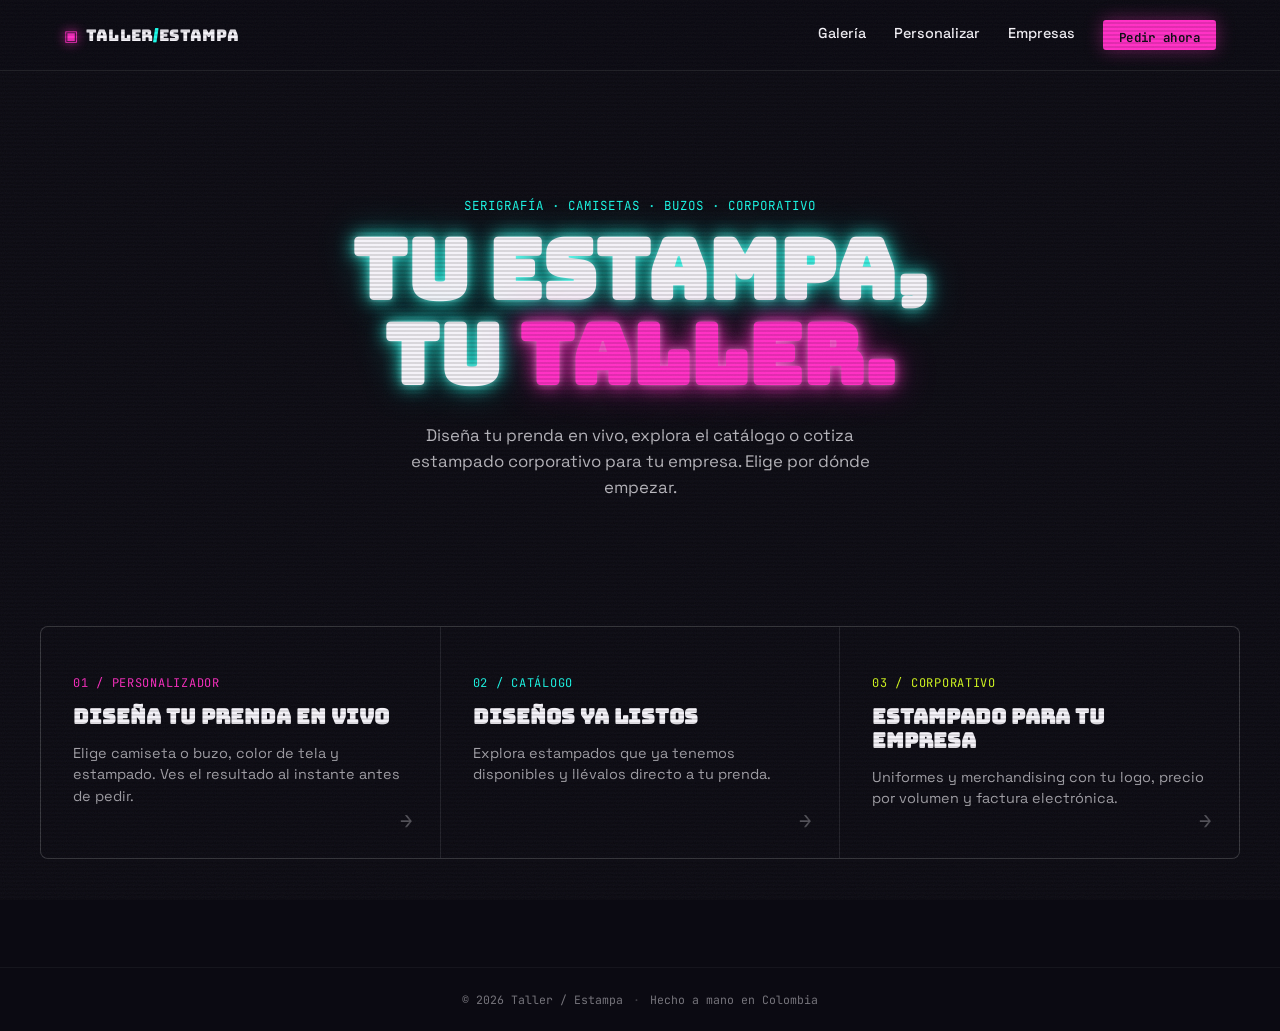
==== commit 3e5d1979: "Add files via upload" ====
--- a/index.html
+++ b/index.html
@@ -3,7 +3,7 @@
 <head>
 <meta charset="UTF-8">
 <meta name="viewport" content="width=device-width, initial-scale=1.0">
-<title>Taller de Estampado — Camisetas y Buzos a tu medida</title>
+<title>Taller / Estampa — Camisetas, Buzos y Estampado Corporativo</title>
 <link rel="preconnect" href="https://fonts.googleapis.com">
 <link href="https://fonts.googleapis.com/css2?family=Bungee&family=Space+Grotesk:wght@400;500;700&family=JetBrains+Mono:wght@400;600&display=swap" rel="stylesheet">
 <link rel="stylesheet" href="styles.css">
@@ -14,192 +14,42 @@
 <div class="scanlines"></div>
 
 <header class="topbar">
-  <a href="#top" class="brand">
+  <a href="index.html" class="brand">
     <span class="brand-mark">▣</span>
     <span class="brand-text">TALLER<span class="brand-accent">/</span>ESTAMPA</span>
   </a>
   <nav class="nav">
-    <a href="#galeria">Galería</a>
-    <a href="#personalizar">Personalizar</a>
-    <a href="#empresas">Empresas</a>
-    <a href="#proceso">Proceso</a>
-    <a href="#contacto" class="nav-cta">Pedir ahora</a>
+    <a href="galeria.html">Galería</a>
+    <a href="personalizar.html">Personalizar</a>
+    <a href="empresas.html">Empresas</a>
+    <a href="personalizar.html" class="nav-cta">Pedir ahora</a>
   </nav>
 </header>
 
-<main id="top">
+<main>
 
-  <!-- HERO / PERSONALIZADOR -->
-  <section class="hero" id="personalizar">
-    <div class="hero-text">
-      <p class="eyebrow">Serigrafía · Camisetas · Buzos</p>
-      <h1 class="hero-title">
-        <span class="spray-line">Diseña tu</span>
-        <span class="spray-line">estampa</span>
-        <span class="spray-line hero-title-accent">en vivo.</span>
-      </h1>
-      <p class="hero-sub">Elige la prenda, el color de la tela y tu estampado. Lo que ves aquí es lo que sale del taller.</p>
-      <div class="hero-tags">
-        <span class="tag-pill">Algodón 100%</span>
-        <span class="tag-pill">Serigrafía y DTF</span>
-        <span class="tag-pill">Pedido mínimo: 1 unidad</span>
-      </div>
-    </div>
-
-    <div class="swatch-card" id="customizer">
-      <div class="swatch-tag">
-        <span class="swatch-tag-label">FICHA DE PRENDA</span>
-        <span class="swatch-tag-id">N.° <span id="orderId">0427</span></span>
-      </div>
-
-      <div class="mockup-stage">
-        <svg id="garmentSvg" viewBox="0 0 360 420" class="garment-svg">
-          <!-- Camiseta -->
-          <g id="garment-tshirt" class="garment-shape">
-            <path class="garment-fill" d="M120 18 L150 8 C160 28 200 28 210 8 L240 18 L300 55 L275 110 L240 92 L240 400 L120 400 L120 92 L85 110 L60 55 Z"/>
-            <path class="garment-shade" d="M120 18 L150 8 C160 28 200 28 210 8 L240 18 L235 32 C205 48 155 48 125 32 Z" opacity="0.18"/>
-          </g>
-          <!-- Buzo -->
-          <g id="garment-hoodie" class="garment-shape" style="display:none">
-            <path class="garment-fill" d="M115 25 C108 8 95 4 78 12 L40 35 L20 80 L55 100 L70 78 L70 400 L290 400 L290 78 L305 100 L340 80 L320 35 L282 12 C265 4 252 8 245 25 C225 42 135 42 115 25 Z"/>
-            <path class="garment-shade" d="M115 25 C135 42 225 42 245 25 L240 45 C215 58 145 58 120 45 Z" opacity="0.18"/>
-            <ellipse class="garment-shade" cx="180" cy="38" rx="34" ry="10" opacity="0.12"/>
-          </g>
-          <!-- Zona de estampado -->
-          <image id="printImage" x="130" y="140" width="100" height="100" preserveAspectRatio="xMidYMid meet" opacity="0"/>
-          <rect id="printZoneOutline" x="130" y="140" width="100" height="100" fill="none" stroke="#ffffff33" stroke-dasharray="4 4" rx="4"/>
-        </svg>
-      </div>
-
-      <div class="controls">
-
-        <div class="control-block">
-          <label class="control-label">01 / Tipo de prenda</label>
-          <div class="seg-control" id="garmentControl">
-            <button class="seg-btn active" data-garment="tshirt">Camiseta</button>
-            <button class="seg-btn" data-garment="hoodie">Buzo</button>
-          </div>
-        </div>
-
-        <div class="control-block">
-          <label class="control-label">02 / Color de tela</label>
-          <div class="color-row" id="colorControl">
-            <button class="color-dot active" style="--c:#0B0A12" data-color="#0B0A12" title="Negro asfalto"></button>
-            <button class="color-dot" style="--c:#F4F2F8" data-color="#F4F2F8" title="Blanco"></button>
-            <button class="color-dot" style="--c:#FF2EC4" data-color="#FF2EC4" title="Magenta neón"></button>
-            <button class="color-dot" style="--c:#1AFCEA" data-color="#1AFCEA" title="Cian eléctrico"></button>
-            <button class="color-dot" style="--c:#D9FF1E" data-color="#D9FF1E" title="Amarillo ácido"></button>
-            <button class="color-dot" style="--c:#2A0E45" data-color="#2A0E45" title="Violeta profundo"></button>
-          </div>
-        </div>
-
-        <div class="control-block">
-          <label class="control-label">03 / Estampado</label>
-          <div class="print-row" id="printControl">
-            <button class="print-thumb" data-print="" title="Sin estampado">
-              <span>Ø</span>
-            </button>
-            <button class="print-thumb active" data-print="https://api.iconify.design/ph/mountains-fill.svg?color=%23FF2EC4" title="Montañas"></button>
-            <button class="print-thumb" data-print="https://api.iconify.design/ph/lightning-fill.svg?color=%231AFCEA" title="Rayo"></button>
-            <button class="print-thumb" data-print="https://api.iconify.design/ph/flower-lotus-fill.svg?color=%23D9FF1E" title="Flor"></button>
-            <label class="print-thumb print-upload" title="Subir tu diseño">
-              <input type="file" id="printUpload" accept="image/*" hidden>
-              <span>↑</span>
-            </label>
-          </div>
-          <input type="range" id="printSize" min="40" max="160" value="100" class="size-slider">
-          <span class="control-hint">Tamaño del estampado</span>
-        </div>
-
-        <button class="cta-button" id="addToOrder">Agregar al pedido →</button>
-      </div>
-    </div>
+  <section class="landing-hero">
+    <p class="eyebrow" style="justify-content:center; display:flex;">Serigrafía · Camisetas · Buzos · Corporativo</p>
+    <h1 class="landing-title">Tu estampa,<br>tu <span class="accent">taller.</span></h1>
+    <p class="landing-sub">Diseña tu prenda en vivo, explora el catálogo o cotiza estampado corporativo para tu empresa. Elige por dónde empezar.</p>
   </section>
 
-  <!-- GALERIA -->
-  <section class="gallery" id="galeria">
-    <div class="section-head">
-      <p class="eyebrow">Catálogo</p>
-      <h2 class="section-title">Diseños ya listos para estampar</h2>
-      <p class="section-sub">Toca cualquier diseño para llevarlo directo al personalizador.</p>
-    </div>
-    <div class="gallery-grid" id="galleryGrid">
-      <!-- Las cards se generan con JS -->
-    </div>
-  </section>
-
-  <!-- EMPRESAS / CORPORATIVO -->
-  <section class="corp" id="empresas">
-    <div class="corp-inner">
-      <div class="corp-head">
-        <p class="eyebrow eyebrow-corp">Estampado corporativo</p>
-        <h2 class="section-title corp-title">Tu logo, en serie y a tiempo</h2>
-        <p class="section-sub corp-sub">Uniformes, dotación y merchandising con tu marca aplicada con la misma calidad del catálogo, en volumen y con factura.</p>
-      </div>
-
-      <div class="corp-grid">
-        <div class="corp-card">
-          <span class="corp-num">01</span>
-          <h3>Identidad consistente</h3>
-          <p>Tu logo y colores corporativos reproducidos con precisión en cada prenda del lote, sin variaciones entre unidades.</p>
-        </div>
-        <div class="corp-card">
-          <span class="corp-num">02</span>
-          <h3>Precio por volumen</h3>
-          <p>Tarifas escalonadas desde 12 unidades. Entre más grande el pedido, menor el costo por prenda.</p>
-        </div>
-        <div class="corp-card">
-          <span class="corp-num">03</span>
-          <h3>Facturación y soporte</h3>
-          <p>Factura electrónica, cotización formal por escrito y un solo contacto para todo el proceso.</p>
-        </div>
-        <div class="corp-card">
-          <span class="corp-num">04</span>
-          <h3>Tallas mixtas</h3>
-          <p>Un mismo pedido con distintas tallas y dos tipos de prenda, coordinado en una sola entrega.</p>
-        </div>
-      </div>
-
-      <div class="corp-cta-row">
-        <a href="https://wa.me/573000000000?text=Hola%2C%20quiero%20cotizar%20un%20pedido%20corporativo%20con%20mi%20logo." class="cta-button cta-button-corp" target="_blank" rel="noopener">Cotizar pedido corporativo →</a>
-        <span class="corp-cta-hint">Respuesta en menos de 24 horas hábiles</span>
-      </div>
-    </div>
-  </section>
-
-  <!-- PROCESO -->
-  <section class="process" id="proceso">
-    <div class="section-head">
-      <p class="eyebrow">Cómo funciona</p>
-      <h2 class="section-title">De la idea a la prenda</h2>
-    </div>
-    <div class="process-strip">
-      <div class="process-step">
-        <span class="process-label">CORTE</span>
-        <p>Eliges camiseta o buzo, talla y color de tela base.</p>
-      </div>
-      <div class="process-step">
-        <span class="process-label">ARTE</span>
-        <p>Subes tu diseño o eliges uno del catálogo, ajustas tamaño y posición.</p>
-      </div>
-      <div class="process-step">
-        <span class="process-label">ESTAMPA</span>
-        <p>Serigrafía o DTF según el diseño, con acabado durable al lavado.</p>
-      </div>
-      <div class="process-step">
-        <span class="process-label">ENTREGA</span>
-        <p>Confirmamos por WhatsApp y coordinamos envío o recogida.</p>
-      </div>
-    </div>
-  </section>
-
-  <!-- CONTACTO -->
-  <section class="contact" id="contacto">
-    <div class="contact-inner">
-      <h2 class="section-title">¿Listo para tu pedido?</h2>
-      <p class="section-sub">Escríbenos con tu diseño personalizado y te confirmamos precio y tiempos.</p>
-      <a href="https://wa.me/573000000000" class="cta-button cta-button-light" target="_blank" rel="noopener">Hablar por WhatsApp</a>
-    </div>
+  <section class="category-grid">
+    <a href="personalizar.html" class="category-card cat-personalizar">
+      <span class="category-num">01 / PERSONALIZADOR</span>
+      <h2>Diseña tu prenda en vivo</h2>
+      <p>Elige camiseta o buzo, color de tela y estampado. Ves el resultado al instante antes de pedir.</p>
+    </a>
+    <a href="galeria.html" class="category-card cat-galeria">
+      <span class="category-num">02 / CATÁLOGO</span>
+      <h2>Diseños ya listos</h2>
+      <p>Explora estampados que ya tenemos disponibles y llévalos directo a tu prenda.</p>
+    </a>
+    <a href="empresas.html" class="category-card cat-empresas">
+      <span class="category-num">03 / CORPORATIVO</span>
+      <h2>Estampado para tu empresa</h2>
+      <p>Uniformes y merchandising con tu logo, precio por volumen y factura electrónica.</p>
+    </a>
   </section>
 
 </main>
--- a/styles.css
+++ b/styles.css
@@ -310,7 +310,73 @@
   .corp-grid{ grid-template-columns:1fr;}
 }
 
-/* Focus visibility */
+/* ===== Focus visibility ===== */
 a:focus-visible, button:focus-visible, input:focus-visible{
   outline:2px solid var(--cyan); outline-offset:2px;
 }
+
+/* ===== LANDING / CATEGORÍAS ===== */
+.landing-hero{
+  max-width:900px; margin:0 auto; text-align:center;
+  padding:14vh 5vw 8vh;
+}
+.landing-title{
+  font-family:'Bungee', sans-serif;
+  font-size:clamp(2.8rem, 7vw, 5.2rem);
+  line-height:1.02; text-transform:uppercase;
+  color:var(--ink);
+  text-shadow:0 0 6px #ffffff55, 0 0 18px var(--cyan), 0 0 40px #1AFCEA44;
+}
+.landing-title .accent{
+  color:var(--magenta);
+  text-shadow:0 0 6px #ffffff55, 0 0 18px var(--magenta), 0 0 40px #FF2EC466;
+}
+.landing-sub{
+  margin:24px auto 0; max-width:520px; font-size:1.05rem; opacity:0.75; line-height:1.55;
+}
+
+.category-grid{
+  display:grid; grid-template-columns:repeat(3,1fr); gap:1px;
+  background:var(--line); border:1px solid var(--line); border-radius:8px;
+  max-width:1200px; margin:6vh auto 12vh; overflow:hidden;
+}
+.category-card{
+  background:var(--bg); padding:48px 32px;
+  display:flex; flex-direction:column; align-items:flex-start; gap:14px;
+  transition:background 0.25s ease, transform 0.25s ease;
+  position:relative; overflow:hidden;
+}
+.category-card:hover{ background:var(--bg-soft); transform:translateY(-4px);}
+.category-card::after{
+  content:'→'; position:absolute; right:28px; bottom:24px;
+  font-family:'JetBrains Mono', monospace; font-size:1.3rem; opacity:0.3;
+  transition:opacity 0.25s ease, transform 0.25s ease;
+}
+.category-card:hover::after{ opacity:1; transform:translateX(4px);}
+.category-num{
+  font-family:'JetBrains Mono', monospace; font-size:0.75rem; letter-spacing:0.06em;
+}
+.category-card.cat-personalizar .category-num{ color:var(--magenta);}
+.category-card.cat-galeria .category-num{ color:var(--cyan);}
+.category-card.cat-empresas .category-num{ color:var(--acid);}
+.category-card h2{
+  font-family:'Bungee', sans-serif; font-size:1.3rem; text-transform:uppercase; line-height:1.15;
+}
+.category-card p{ font-size:0.9rem; opacity:0.65; line-height:1.5;}
+
+@media (max-width:900px){
+  .category-grid{ grid-template-columns:1fr;}
+}
+
+/* ===== PAGE HEADER (subpáginas) ===== */
+.page-header{
+  max-width:1000px; margin:0 auto; text-align:center;
+  padding:10vh 5vw 2vh;
+}
+.page-header .eyebrow{ justify-content:center; display:flex;}
+.back-link{
+  display:inline-flex; align-items:center; gap:6px;
+  font-family:'JetBrains Mono', monospace; font-size:0.78rem;
+  color:var(--cyan); opacity:0.8; margin-bottom:22px;
+}
+.back-link:hover{ opacity:1;}
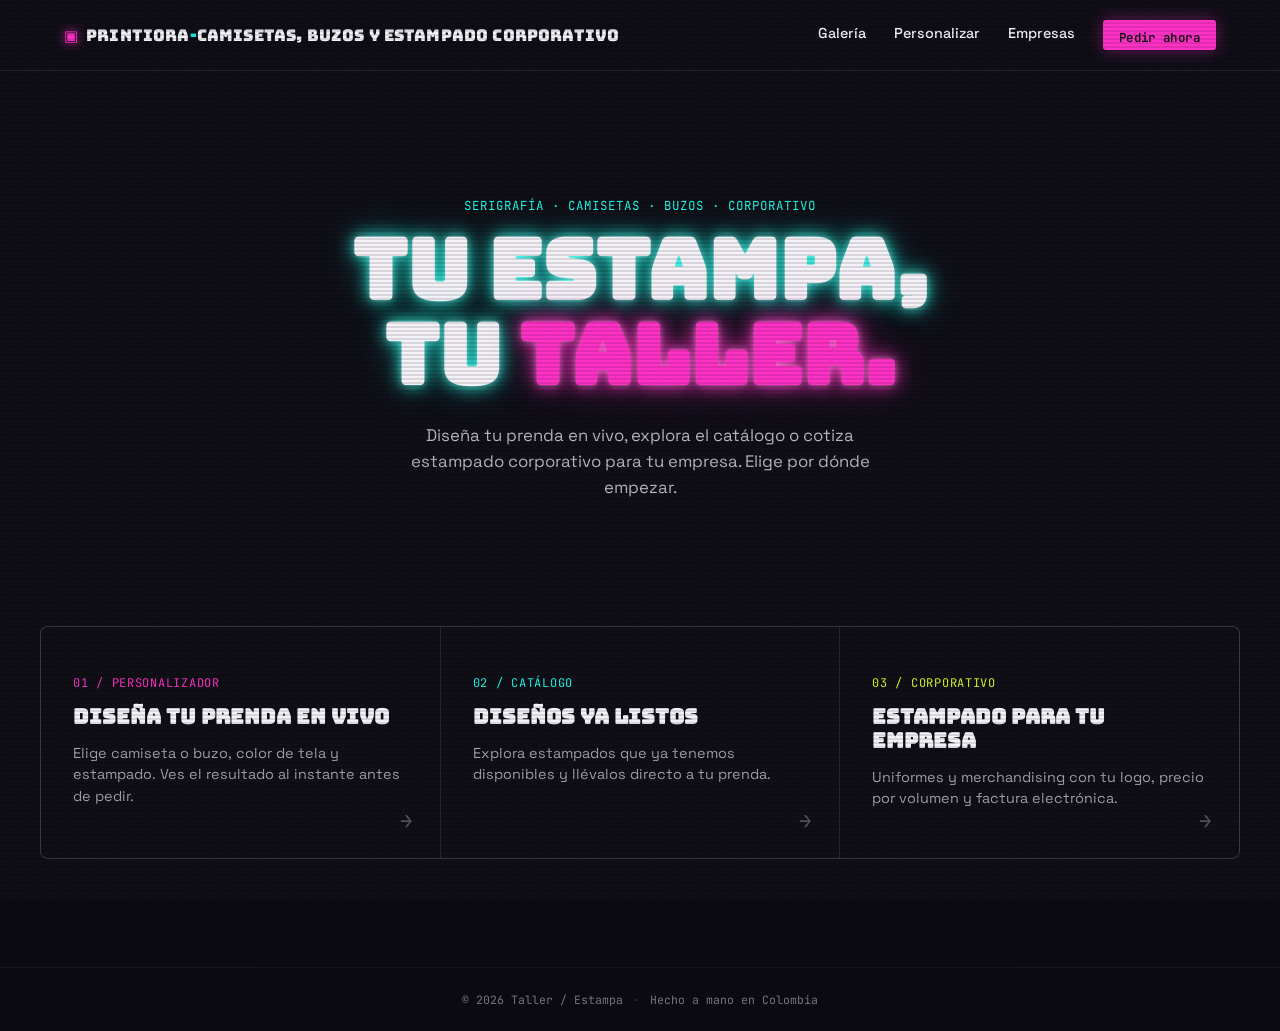
==== commit b648335c: "Update brand name in header" ====
--- a/index.html
+++ b/index.html
@@ -3,7 +3,7 @@
 <head>
 <meta charset="UTF-8">
 <meta name="viewport" content="width=device-width, initial-scale=1.0">
-<title>Taller / Estampa — Camisetas, Buzos y Estampado Corporativo</title>
+<title>Printiora — Camisetas, Buzos y Estampado Corporativo</title>
 <link rel="preconnect" href="https://fonts.googleapis.com">
 <link href="https://fonts.googleapis.com/css2?family=Bungee&family=Space+Grotesk:wght@400;500;700&family=JetBrains+Mono:wght@400;600&display=swap" rel="stylesheet">
 <link rel="stylesheet" href="styles.css">
@@ -16,7 +16,7 @@
 <header class="topbar">
   <a href="index.html" class="brand">
     <span class="brand-mark">▣</span>
-    <span class="brand-text">TALLER<span class="brand-accent">/</span>ESTAMPA</span>
+    <span class="brand-text">PRINTIORA<span class="brand-accent">-</span>Camisetas, Buzos y Estampado Corporativo</span>
   </a>
   <nav class="nav">
     <a href="galeria.html">Galería</a>
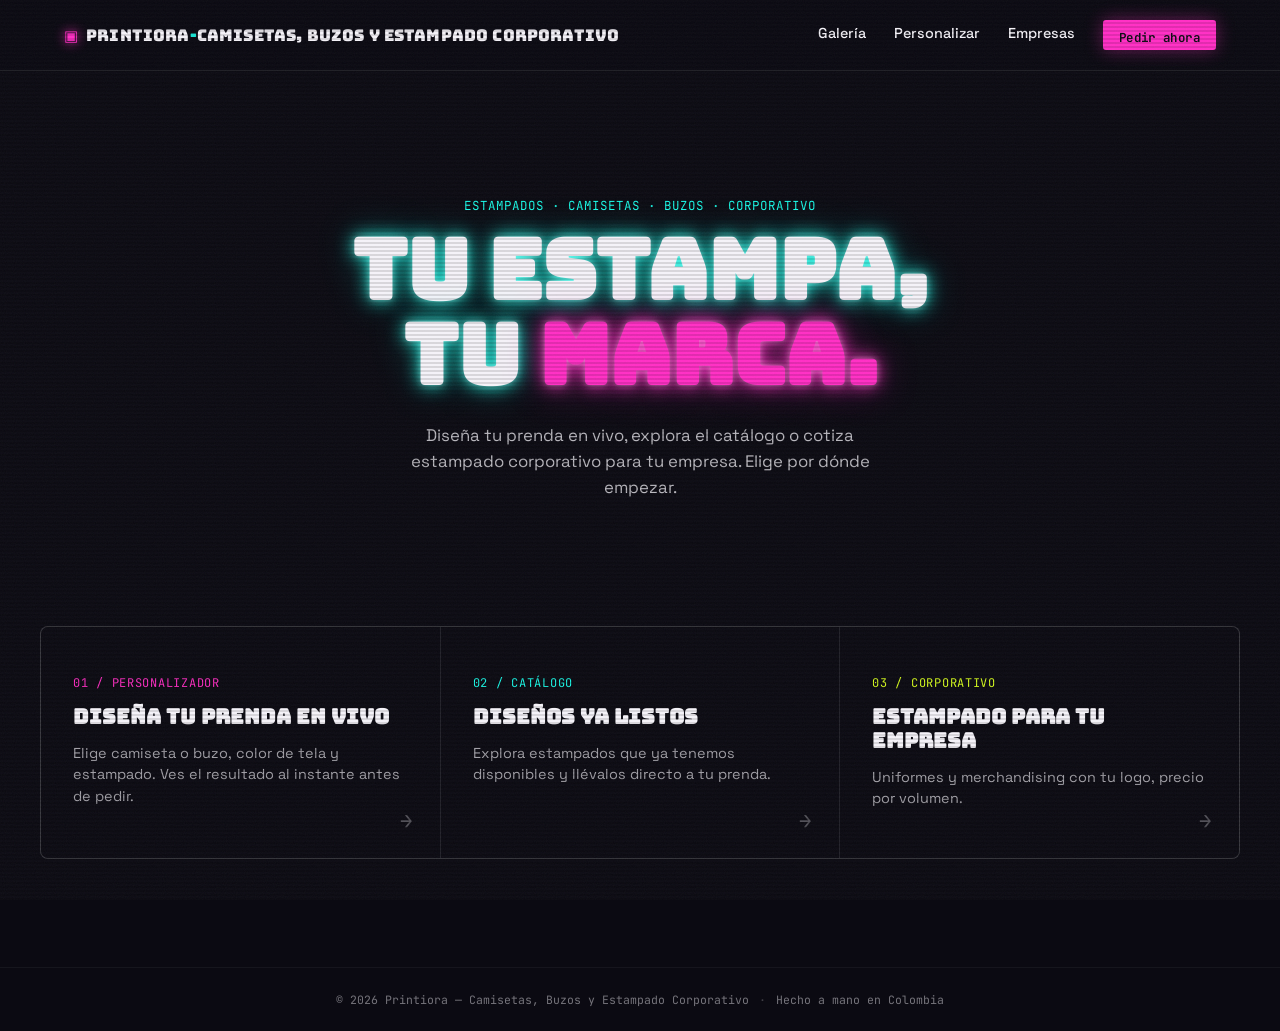
==== commit cf1541bf: "Update landing section and footer text in index.html" ====
--- a/index.html
+++ b/index.html
@@ -29,8 +29,8 @@
 <main>
 
   <section class="landing-hero">
-    <p class="eyebrow" style="justify-content:center; display:flex;">Serigrafía · Camisetas · Buzos · Corporativo</p>
-    <h1 class="landing-title">Tu estampa,<br>tu <span class="accent">taller.</span></h1>
+    <p class="eyebrow" style="justify-content:center; display:flex;">Estampados · Camisetas · Buzos · Corporativo</p>
+    <h1 class="landing-title">Tu estampa,<br>tu <span class="accent">Marca.</span></h1>
     <p class="landing-sub">Diseña tu prenda en vivo, explora el catálogo o cotiza estampado corporativo para tu empresa. Elige por dónde empezar.</p>
   </section>
 
@@ -48,14 +48,14 @@
     <a href="empresas.html" class="category-card cat-empresas">
       <span class="category-num">03 / CORPORATIVO</span>
       <h2>Estampado para tu empresa</h2>
-      <p>Uniformes y merchandising con tu logo, precio por volumen y factura electrónica.</p>
+      <p>Uniformes y merchandising con tu logo, precio por volumen.</p>
     </a>
   </section>
 
 </main>
 
 <footer class="footer">
-  <span>© <span id="year"></span> Taller / Estampa</span>
+  <span>© <span id="year"></span> Printiora — Camisetas, Buzos y Estampado Corporativo</span>
   <span class="footer-dot">·</span>
   <span>Hecho a mano en Colombia</span>
 </footer>
